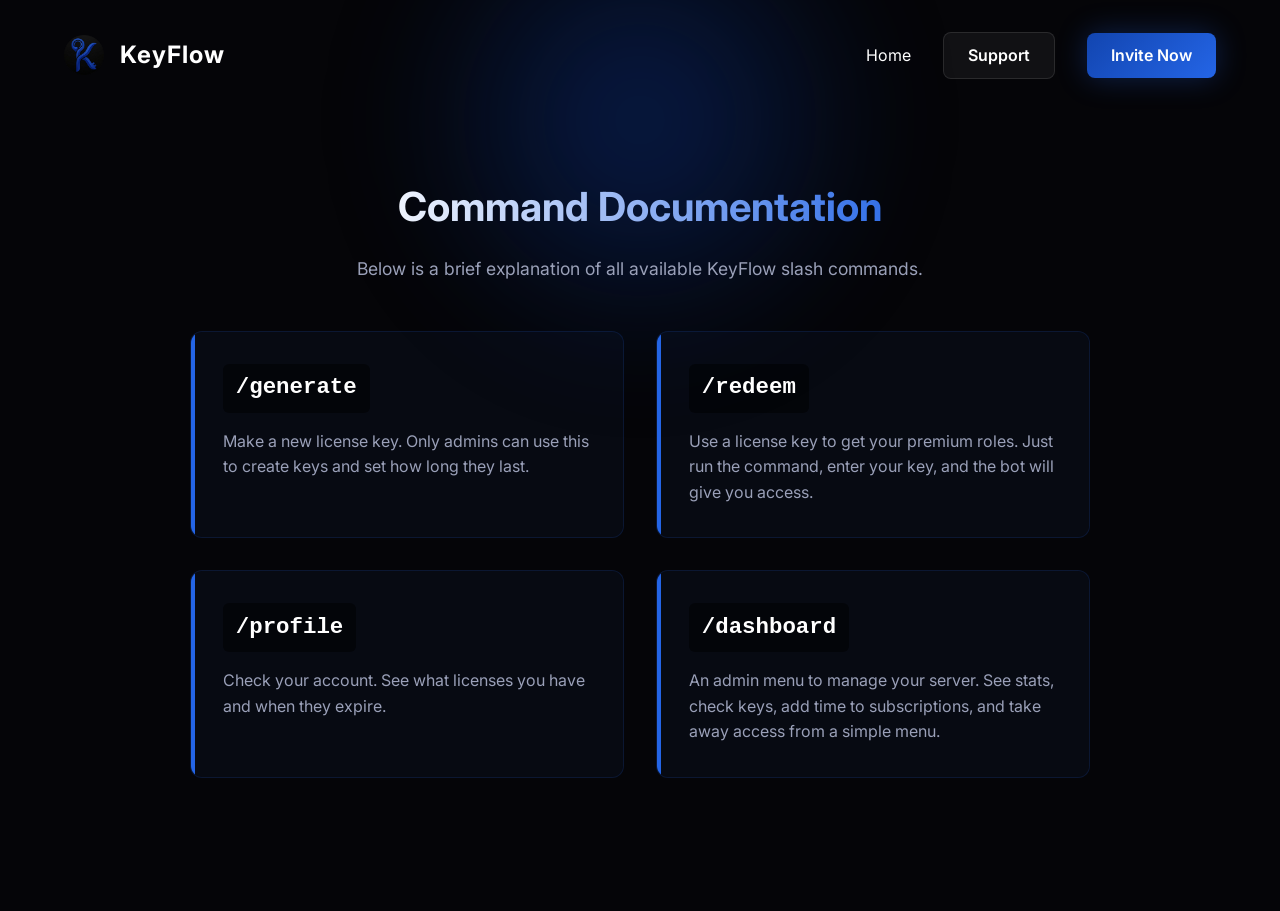
==== doc.html @ 8b7a2468 "Update doc.html" ====
<!DOCTYPE html>
<html lang="en">

<head>
    <meta charset="UTF-8">
    <meta name="viewport" content="width=device-width, initial-scale=1.0">
    <meta name="description"
        content="Documentation and command reference for KeyFlow, a fast and simple Discord bot for managing license keys.">
    <meta name="keywords" content="KeyFlow Docs, Discord Bot Commands, License Management, Key Generation, Async Bot">
    <meta name="author" content="KeyFlow">

    <!-- Open Graph / Facebook -->
    <meta property="og:type" content="website">
    <meta property="og:title" content="KeyFlow Docs | Commands">
    <meta property="og:description"
        content="Documentation and command reference for KeyFlow, a fast and simple Discord bot for managing license keys.">
    <meta property="og:image" content="logo.png">

    <!-- Twitter -->
    <meta property="twitter:card" content="summary">
    <meta property="twitter:title" content="KeyFlow Docs | Commands">
    <meta property="twitter:description"
        content="Documentation and command reference for KeyFlow, a fast and simple Discord bot for managing license keys.">
    <meta property="twitter:image" content="logo.png">

    <title>KeyFlow Docs | Commands</title>
    <link rel="icon" type="image/png" href="logo.png">
    <link rel="stylesheet" href="style.css">
</head>

<body>
    <div class="bg-glow"></div>

    <header>
        <a href="index.html" class="logo-container">
            <img src="logo.png" alt="KeyFlow Logo">
            <h1>KeyFlow</h1>
        </a>
        <nav>
            <a href="index.html" class="nav-link">Home</a>
            <a href="https://discord.gg/nu8fwNBvxk" class="support-btn" target="_blank">Support</a>
            <a href="https://discord.com/oauth2/authorize?client_id=1501742096804085790&permissions=268437504&integration_type=0&scope=bot"
                class="invite-btn" style="background-color: #5865F2;" target="_blank">Invite Now</a>
        </nav>
    </header>

    <main>
        <div class="docs-header">
            <h2>Command Documentation</h2>
            <p>Below is a brief explanation of all available KeyFlow slash commands.</p>
        </div>

        <div class="cmd-container">
            <div class="cmd-box">
                <div class="cmd-title">/generate</div>
                <p class="cmd-desc">Make a new license key. Only admins can use this to create keys and set how long they last.</p>
            </div>

            <div class="cmd-box">
                <div class="cmd-title">/redeem</div>
                <p class="cmd-desc">Use a license key to get your premium roles. Just run the command, enter your key, and the bot will give you access.</p>
            </div>

            <div class="cmd-box">
                <div class="cmd-title">/profile</div>
                <p class="cmd-desc">Check your account. See what licenses you have and when they expire.</p>
            </div>

            <div class="cmd-box">
                <div class="cmd-title">/dashboard</div>
                <p class="cmd-desc">An admin menu to manage your server. See stats, check keys, add time to subscriptions, and take away access from a simple menu.</p>
            </div>
        </div>
    </main>
</body>

</html>
---- style.css ----
@import url('https://fonts.googleapis.com/css2?family=Inter:wght@300;400;600;700&display=swap');

:root {
    --bg-color: #050508;
    --text-color: #ffffff;
    --text-muted: #9aa0b8;
    --primary: #1245b0;
    --primary-light: #2465e6;
    --primary-dark: #092666;
    --card-bg: rgba(18, 30, 60, 0.2);
    --border-color: rgba(36, 101, 230, 0.15);
    --glow: 0 0 30px rgba(36, 101, 230, 0.3);
}

* {
    margin: 0;
    padding: 0;
    box-sizing: border-box;
}

body {
    font-family: 'Inter', sans-serif;
    background-color: var(--bg-color);
    color: var(--text-color);
    line-height: 1.6;
    overflow-x: hidden;
}


.bg-glow {
    position: fixed;
    top: -20%;
    left: 50%;
    transform: translateX(-50%);
    width: 600px;
    height: 600px;
    background: radial-gradient(circle, var(--primary-dark) 0%, transparent 60%);
    z-index: -1;
    filter: blur(50px);
    opacity: 0.7;
}


header {
    display: flex;
    justify-content: space-between;
    align-items: center;
    padding: 2rem 5%;
    background: transparent;
}

.logo-container {
    display: flex;
    align-items: center;
    gap: 1rem;
    text-decoration: none;
    color: var(--text-color);
}

.logo-container img {
    width: 40px;
    height: 40px;
    object-fit: contain;
}

.logo-container h1 {
    font-size: 1.5rem;
    font-weight: 700;
    letter-spacing: 1px;
}

nav {
    display: flex;
    align-items: center;
    gap: 2rem;
}

nav a.nav-link {
    color: var(--text-color);
    text-decoration: none;
    font-weight: 400;
    transition: color 0.3s ease;
}

nav a.nav-link:hover {
    color: var(--primary-light);
}

.invite-btn {
    background: linear-gradient(135deg, var(--primary), var(--primary-light));
    color: white;
    padding: 0.6rem 1.5rem;
    border-radius: 8px;
    text-decoration: none;
    font-weight: 600;
    transition: transform 0.3s ease, box-shadow 0.3s ease;
    box-shadow: var(--glow);
}

.invite-btn:hover {
    transform: translateY(-2px);
    box-shadow: 0 5px 40px rgba(36, 101, 230, 0.5);
}

.support-btn {
    background: rgba(255, 255, 255, 0.05);
    border: 1px solid rgba(255, 255, 255, 0.1);
    color: white;
    padding: 0.6rem 1.5rem;
    border-radius: 8px;
    text-decoration: none;
    font-weight: 600;
    transition: all 0.3s ease;
}

.support-btn:hover {
    background: rgba(255, 255, 255, 0.15);
    border-color: var(--primary-light);
    transform: translateY(-2px);
}


main {
    min-height: calc(100vh - 100px);
    display: flex;
    flex-direction: column;
    align-items: center;
    padding: 4rem 5%;
    text-align: center;
}

.hero {
    max-width: 800px;
    margin-top: 4rem;
}

.hero h2 {
    font-size: 3.5rem;
    font-weight: 700;
    margin-bottom: 1rem;
    background: linear-gradient(to right, #ffffff, var(--primary-light), #ffffff);
    background-size: 200% auto;
    -webkit-background-clip: text;
    -webkit-text-fill-color: transparent;
    animation: gradientShift 5s ease infinite, fadeIn 0.8s ease-out;
}

.hero p {
    font-size: 1.2rem;
    color: var(--text-muted);
    margin-bottom: 3rem;
    animation: fadeIn 0.8s ease-out 0.2s backwards;
}


.features-container {
    display: grid;
    grid-template-columns: repeat(auto-fit, minmax(250px, 1fr));
    gap: 2rem;
    width: 100%;
    max-width: 1000px;
    margin-top: 2rem;
}

.feature-box {
    background: var(--card-bg);
    border: 1px solid var(--border-color);
    border-radius: 16px;
    padding: 2rem;
    text-align: left;
    backdrop-filter: blur(10px);
    transition: transform 0.3s ease, border-color 0.3s ease, box-shadow 0.3s ease;
    animation: fadeIn 0.8s ease-out backwards;
}

.feature-box:nth-child(1) {
    animation-delay: 0.1s;
}

.feature-box:nth-child(2) {
    animation-delay: 0.3s;
}

.feature-box:nth-child(3) {
    animation-delay: 0.5s;
}

.feature-box:hover {
    transform: translateY(-5px);
    border-color: var(--primary-light);
    box-shadow: 0 10px 30px rgba(36, 101, 230, 0.1);
}

.feature-box h3 {
    font-size: 1.3rem;
    margin-bottom: 0.8rem;
    color: var(--primary-light);
    transition: color 0.3s ease, text-shadow 0.3s ease;
}

.feature-box:hover h3 {
    color: #fff;
    text-shadow: 0 0 10px rgba(36, 101, 230, 0.5);
}

.feature-box p {
    color: var(--text-muted);
    font-size: 0.95rem;
}


.docs-header {
    text-align: center;
    margin-bottom: 3rem;
    animation: fadeIn 0.8s ease-out;
}

.docs-header h2 {
    font-size: 2.5rem;
    margin-bottom: 1rem;
    background: linear-gradient(to right, #ffffff, var(--primary-light));
    -webkit-background-clip: text;
    -webkit-text-fill-color: transparent;
}

.docs-header p {
    color: var(--text-muted);
    font-size: 1.1rem;
}

.cmd-container {
    display: grid;
    grid-template-columns: repeat(auto-fit, minmax(300px, 1fr));
    gap: 2rem;
    width: 100%;
    max-width: 900px;
}

.cmd-box {
    background: var(--card-bg);
    border: 1px solid var(--border-color);
    border-radius: 12px;
    padding: 2rem;
    text-align: left;
    position: relative;
    overflow: hidden;
    transition: transform 0.3s ease, border-color 0.3s ease, box-shadow 0.3s ease;
    animation: fadeIn 0.8s ease-out backwards;
}

.cmd-box:nth-child(1) {
    animation-delay: 0.2s;
}

.cmd-box:nth-child(2) {
    animation-delay: 0.4s;
}

.cmd-box:nth-child(3) {
    animation-delay: 0.6s;
}

.cmd-box:hover {
    transform: translateY(-5px);
    border-color: var(--primary-light);
    box-shadow: 0 10px 30px rgba(36, 101, 230, 0.1);
}

.cmd-box::before {
    content: '';
    position: absolute;
    top: 0;
    left: 0;
    width: 4px;
    height: 100%;
    background: var(--primary-light);
    transition: width 0.3s ease, background 0.3s ease, box-shadow 0.3s ease;
}

.cmd-box:hover::before {
    width: 6px;
    background: #fff;
    box-shadow: 0 0 15px var(--primary-light);
}

.cmd-title {
    font-family: monospace;
    font-size: 1.4rem;
    font-weight: 600;
    color: #fff;
    background: rgba(0, 0, 0, 0.5);
    padding: 0.4rem 0.8rem;
    border-radius: 6px;
    display: inline-block;
    margin-bottom: 1rem;
    transition: color 0.3s ease, text-shadow 0.3s ease, background 0.3s ease;
}

.cmd-box:hover .cmd-title {
    color: var(--primary-light);
    background: rgba(36, 101, 230, 0.15);
    text-shadow: 0 0 10px rgba(36, 101, 230, 0.4);
}

.cmd-desc {
    color: var(--text-muted);
    font-size: 1rem;
}


.demos-section {
    margin-top: 6rem;
    width: 100%;
    max-width: 1000px;
    display: flex;
    flex-direction: column;
    gap: 4rem;
}

.demos-header {
    text-align: center;
    margin-bottom: 2rem;
}

.demos-header h2 {
    font-size: 2.5rem;
    margin-bottom: 1rem;
}

.demos-header p {
    color: var(--text-muted);
    font-size: 1.1rem;
}

.demo-box {
    display: flex;
    flex-direction: column;
    background: linear-gradient(145deg, rgba(18, 30, 60, 0.4), rgba(18, 30, 60, 0.1));
    border: 1px solid rgba(36, 101, 230, 0.2);
    border-radius: 20px;
    padding: 2rem 2.5rem;
    backdrop-filter: blur(10px);
    transition: all 0.4s cubic-bezier(0.175, 0.885, 0.32, 1.275);
    cursor: pointer;
    overflow: hidden;
    position: relative;
}

.demo-box::before {
    content: '';
    position: absolute;
    inset: 0;
    border-radius: 20px;
    padding: 2px;
    background: linear-gradient(135deg, var(--primary-light), transparent, var(--primary-dark));
    -webkit-mask: linear-gradient(#fff 0 0) content-box, linear-gradient(#fff 0 0);
    -webkit-mask-composite: xor;
    mask-composite: exclude;
    opacity: 0;
    transition: opacity 0.4s ease;
}

.demo-box:hover::before, .demo-box.active::before {
    opacity: 1;
}

.demo-box:hover, .demo-box.active {
    transform: translateY(-5px);
    box-shadow: 0 15px 40px rgba(36, 101, 230, 0.15);
}

.demo-header {
    display: flex;
    justify-content: space-between;
    align-items: center;
    position: relative;
    z-index: 1;
}

.command-title-wrapper {
    display: flex;
    align-items: center;
    gap: 1.2rem;
}

.icon-wrapper {
    width: 45px;
    height: 45px;
    border-radius: 12px;
    display: flex;
    align-items: center;
    justify-content: center;
    background: rgba(36, 101, 230, 0.15);
    color: var(--primary-light);
    box-shadow: inset 0 0 10px rgba(36, 101, 230, 0.1);
    transition: all 0.3s ease;
}

.demo-box:hover .icon-wrapper, .demo-box.active .icon-wrapper {
    background: var(--primary-light);
    color: #fff;
    box-shadow: 0 0 15px rgba(36, 101, 230, 0.4);
    transform: scale(1.05);
}

.demo-header h3 {
    font-size: 1.8rem;
    font-family: 'Inter', sans-serif;
    font-weight: 700;
    color: #fff;
    transition: color 0.3s ease;
}

.slash {
    color: var(--primary-light);
    margin-right: 2px;
}

.badge {
    font-size: 0.75rem;
    font-weight: 700;
    padding: 0.3rem 0.8rem;
    border-radius: 20px;
    text-transform: uppercase;
    letter-spacing: 1px;
    margin-left: 0.5rem;
}

.admin-badge {
    background: rgba(235, 87, 87, 0.15);
    color: #eb5757;
    border: 1px solid rgba(235, 87, 87, 0.3);
}

.user-badge {
    background: rgba(39, 174, 96, 0.15);
    color: #27ae60;
    border: 1px solid rgba(39, 174, 96, 0.3);
}

.system-badge {
    background: rgba(242, 153, 74, 0.15);
    color: #f2994a;
    border: 1px solid rgba(242, 153, 74, 0.3);
}

.more-info-btn {
    background: rgba(255, 255, 255, 0.05);
    border: 1px solid rgba(255, 255, 255, 0.1);
    padding: 0.6rem 1.2rem;
    border-radius: 30px;
    font-size: 0.95rem;
    font-weight: 600;
    color: var(--text-muted);
    display: flex;
    align-items: center;
    gap: 0.5rem;
    transition: all 0.3s ease;
}

.demo-box:hover .more-info-btn {
    background: rgba(36, 101, 230, 0.15);
    border-color: var(--primary-light);
    color: #fff;
}

.demo-box.active .more-info-btn {
    background: var(--primary-light);
    color: #fff;
    border-color: var(--primary-light);
    box-shadow: 0 0 15px rgba(36, 101, 230, 0.4);
}

.arrow {
    font-size: 0.8rem;
    transition: transform 0.4s ease;
}

.demo-box.active .arrow {
    transform: rotate(180deg);
}

.demo-content {
    display: flex;
    align-items: center;
    gap: 3rem;
    max-height: 0;
    opacity: 0;
    overflow: hidden;
    transition: max-height 0.6s ease, opacity 0.6s ease, margin-top 0.6s ease;
    position: relative;
    z-index: 1;
}

.demo-box.active .demo-content {
    max-height: 1000px;
    opacity: 1;
    margin-top: 2rem;
}

.demo-content.reverse {
    flex-direction: row-reverse;
}

.demo-info {
    flex: 1;
    text-align: left;
}

.demo-info p {
    color: var(--text-muted);
    font-size: 1.1rem;
    line-height: 1.7;
    background: rgba(0, 0, 0, 0.2);
    padding: 1.5rem;
    border-radius: 12px;
    border-left: 4px solid var(--primary-light);
}

.demo-img {
    flex: 1;
    display: flex;
    justify-content: center;
    perspective: 1000px;
}

.demo-img img {
    max-width: 100%;
    border-radius: 12px;
    border: 1px solid rgba(255, 255, 255, 0.1);
    box-shadow: 0 15px 40px rgba(0, 0, 0, 0.4);
    transform: rotateX(5deg) scale(0.95);
    transition: all 0.5s cubic-bezier(0.175, 0.885, 0.32, 1.275);
    opacity: 0.8;
}

.demo-box.active .demo-img img {
    transform: rotateX(0deg) scale(1);
    opacity: 1;
}

@media (max-width: 768px) {
    header {
        flex-direction: column;
        gap: 1.5rem;
        padding: 1.5rem 5%;
    }

    nav {
        gap: 1rem;
        flex-wrap: wrap;
        justify-content: center;
    }

    .invite-btn {
        padding: 0.5rem 1rem;
        font-size: 0.9rem;
    }

    .hero {
        margin-top: 2rem;
    }

    .hero h2 {
        font-size: 2.2rem;
    }

    .hero p {
        font-size: 1rem;
        padding: 0 1rem;
    }

    .demo-box {
        padding: 1.5rem;
    }

    .demo-header {
        flex-direction: column;
        gap: 1.5rem;
        text-align: center;
    }

    .command-title-wrapper {
        flex-direction: column;
        gap: 0.8rem;
    }

    .badge {
        margin-left: 0;
        margin-top: 0.5rem;
    }

    .demo-content,
    .demo-content.reverse {
        flex-direction: column;
        text-align: center;
        gap: 2rem;
    }

    .demo-info {
        text-align: center;
    }

    .demo-header h3 {
        font-size: 1.5rem;
    }

    .features-container,
    .cmd-container {
        grid-template-columns: 1fr;
    }

    .feature-box,
    .cmd-box {
        padding: 1.5rem;
    }

    .docs-header h2,
    .demos-header h2 {
        font-size: 2rem;
    }

    .bg-glow {
        width: 100vw;
        height: 100vw;
        top: -10%;
    }
}

@keyframes fadeIn {
    from {
        opacity: 0;
        transform: translateY(20px);
    }

    to {
        opacity: 1;
        transform: translateY(0);
    }
}

@keyframes gradientShift {
    0% {
        background-position: 0% 50%;
    }

    50% {
        background-position: 100% 50%;
    }

    100% {
        background-position: 0% 50%;
    }
}
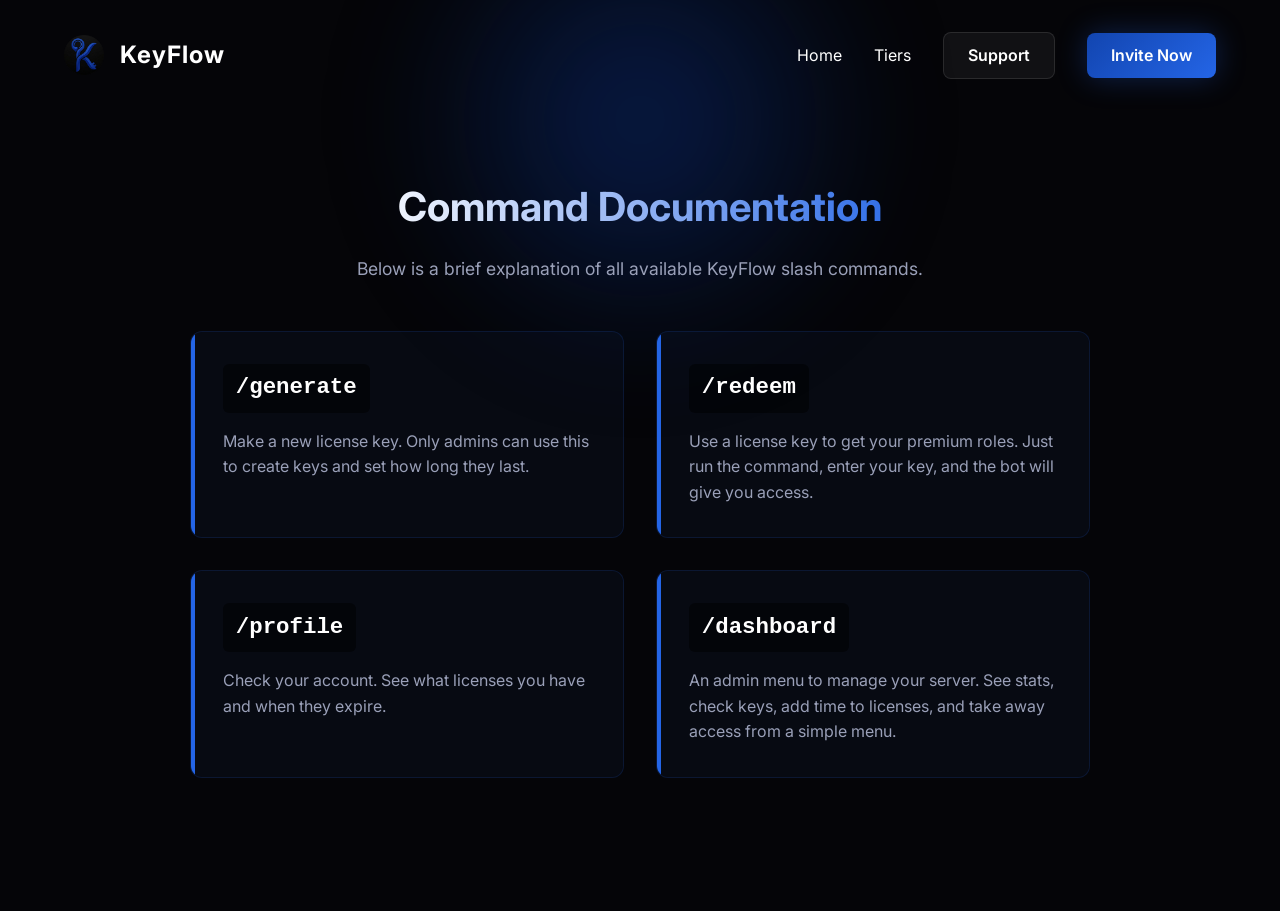
==== commit 12daeef5: "Update doc.html" ====
--- a/doc.html
+++ b/doc.html
@@ -38,6 +38,7 @@
         </a>
         <nav>
             <a href="index.html" class="nav-link">Home</a>
+            <a href="tiers.html" class="nav-link">Tiers</a>
             <a href="https://discord.gg/nu8fwNBvxk" class="support-btn" target="_blank">Support</a>
             <a href="https://discord.com/oauth2/authorize?client_id=1501742096804085790&permissions=268437504&integration_type=0&scope=bot"
                 class="invite-btn" style="background-color: #5865F2;" target="_blank">Invite Now</a>
@@ -68,7 +69,7 @@
 
             <div class="cmd-box">
                 <div class="cmd-title">/dashboard</div>
-                <p class="cmd-desc">An admin menu to manage your server. See stats, check keys, add time to subscriptions, and take away access from a simple menu.</p>
+                <p class="cmd-desc">An admin menu to manage your server. See stats, check keys, add time to licenses, and take away access from a simple menu.</p>
             </div>
         </div>
     </main>
--- a/style.css
+++ b/style.css
@@ -540,6 +540,11 @@
 }
 
 @media (max-width: 768px) {
+    * {
+        -webkit-font-smoothing: antialiased;
+        -moz-osx-font-smoothing: grayscale;
+    }
+
     header {
         flex-direction: column;
         gap: 1.5rem;
@@ -563,6 +568,8 @@
 
     .hero h2 {
         font-size: 2.2rem;
+        animation: fadeIn 0.8s ease-out; /* Disable heavy gradient animation */
+        background-size: 100% auto;
     }
 
     .hero p {
@@ -572,6 +579,20 @@
 
     .demo-box {
         padding: 1.5rem;
+        backdrop-filter: none;
+        background: rgba(18, 30, 60, 0.7);
+        transform: translateZ(0);
+        will-change: transform, opacity;
+    }
+    
+    .demo-box:hover {
+        transform: none; /* Disable hover translation for smoother touch experience */
+        box-shadow: none;
+    }
+    
+    .demo-box.active {
+        transform: none;
+        box-shadow: 0 10px 30px rgba(36, 101, 230, 0.15);
     }
 
     .demo-header {
@@ -595,6 +616,8 @@
         flex-direction: column;
         text-align: center;
         gap: 2rem;
+        transition: max-height 0.4s cubic-bezier(0.25, 1, 0.5, 1), opacity 0.4s ease, margin-top 0.4s ease;
+        will-change: max-height, opacity, margin-top;
     }
 
     .demo-info {
@@ -613,6 +636,17 @@
     .feature-box,
     .cmd-box {
         padding: 1.5rem;
+        backdrop-filter: none;
+        background: rgba(18, 30, 60, 0.7);
+        transform: translateZ(0);
+        will-change: transform, opacity;
+    }
+    
+    .feature-box:hover,
+    .cmd-box:hover {
+        transform: none;
+        border-color: var(--border-color);
+        box-shadow: none;
     }
 
     .docs-header h2,
@@ -624,6 +658,9 @@
         width: 100vw;
         height: 100vw;
         top: -10%;
+        filter: blur(30px); /* Reduced blur for performance */
+        transform: translateX(-50%) translateZ(0);
+        will-change: transform;
     }
 }
 
@@ -652,3 +689,260 @@
         background-position: 0% 50%;
     }
 }
+
+/* Tiers Section */
+.tiers-container {
+    display: flex;
+    justify-content: center;
+    gap: 3rem;
+    max-width: 1000px;
+    width: 100%;
+    margin-top: 3rem;
+    flex-wrap: wrap;
+}
+
+.tier-card {
+    background: var(--card-bg);
+    border: 1px solid var(--border-color);
+    border-radius: 20px;
+    padding: 3rem 2.5rem;
+    width: 100%;
+    max-width: 400px;
+    backdrop-filter: blur(10px);
+    transition: transform 0.4s ease, box-shadow 0.4s ease, border-color 0.4s ease;
+    position: relative;
+    display: flex;
+    flex-direction: column;
+    animation: fadeIn 0.8s ease-out backwards;
+}
+
+.tier-card:nth-child(1) {
+    animation-delay: 0.2s;
+}
+
+.tier-card:nth-child(2) {
+    animation-delay: 0.4s;
+}
+
+.tier-card:hover {
+    transform: translateY(-10px);
+    box-shadow: 0 15px 40px rgba(36, 101, 230, 0.15);
+    border-color: var(--primary-light);
+}
+
+.tier-card.premium-tier {
+    border-color: var(--primary-light);
+    box-shadow: 0 0 30px rgba(36, 101, 230, 0.1);
+    background: linear-gradient(145deg, rgba(36, 101, 230, 0.1), rgba(18, 30, 60, 0.4));
+}
+
+.premium-badge {
+    position: absolute;
+    top: -15px;
+    left: 50%;
+    transform: translateX(-50%);
+    background: linear-gradient(135deg, var(--primary), var(--primary-light));
+    color: white;
+    padding: 0.4rem 1.2rem;
+    border-radius: 20px;
+    font-size: 0.85rem;
+    font-weight: 700;
+    letter-spacing: 1px;
+    text-transform: uppercase;
+    box-shadow: 0 5px 15px rgba(36, 101, 230, 0.4);
+}
+
+.tier-header {
+    text-align: center;
+    margin-bottom: 2rem;
+    border-bottom: 1px solid rgba(255, 255, 255, 0.1);
+    padding-bottom: 2rem;
+}
+
+.tier-header h3 {
+    font-size: 1.5rem;
+    color: var(--text-muted);
+    margin-bottom: 1rem;
+}
+
+.premium-tier .tier-header h3 {
+    color: #fff;
+}
+
+.tier-price {
+    font-size: 3.5rem;
+    font-weight: 700;
+    color: #fff;
+    line-height: 1;
+}
+
+.tier-price span {
+    font-size: 1.2rem;
+    color: var(--text-muted);
+    font-weight: 400;
+}
+
+.tier-features {
+    list-style: none;
+    flex-grow: 1;
+    margin-bottom: 2.5rem;
+}
+
+.tier-features li {
+    display: flex;
+    align-items: center;
+    gap: 1rem;
+    margin-bottom: 1.2rem;
+    font-size: 1.05rem;
+    color: #fff;
+    line-height: 1.4;
+}
+
+.tier-features li.disabled {
+    color: var(--text-muted);
+    opacity: 0.5;
+}
+
+.tier-features li svg {
+    flex-shrink: 0;
+}
+
+.tier-btn-wrapper {
+    margin-top: auto;
+    padding-top: 2rem;
+}
+
+.tier-btn {
+    display: flex;
+    align-items: center;
+    justify-content: center;
+    gap: 0.8rem;
+    width: 100%;
+    padding: 1.1rem;
+    border-radius: 50px;
+    text-decoration: none;
+    font-weight: 700;
+    font-size: 1.1rem;
+    letter-spacing: 0.5px;
+    transition: all 0.4s cubic-bezier(0.175, 0.885, 0.32, 1.275);
+    border: 1px solid var(--border-color);
+    color: #fff;
+    background: rgba(255, 255, 255, 0.03);
+    position: relative;
+    overflow: hidden;
+}
+
+.tier-btn::before {
+    content: '';
+    position: absolute;
+    top: 0; left: 0; width: 100%; height: 100%;
+    background: linear-gradient(120deg, transparent, rgba(255,255,255,0.1), transparent);
+    transform: translateX(-100%);
+    transition: transform 0.6s ease;
+}
+
+.tier-btn:hover::before {
+    transform: translateX(100%);
+}
+
+.tier-btn:hover {
+    background: rgba(255, 255, 255, 0.08);
+    border-color: #fff;
+    transform: translateY(-4px);
+    box-shadow: 0 10px 25px rgba(0,0,0,0.3);
+}
+
+.tier-btn svg {
+    transition: transform 0.3s ease;
+}
+
+.tier-btn:hover svg {
+    transform: translateX(5px);
+}
+
+.premium-btn {
+    background: linear-gradient(135deg, var(--primary), var(--primary-light));
+    border: none;
+    box-shadow: 0 8px 25px rgba(36, 101, 230, 0.4);
+}
+
+.premium-btn:hover {
+    background: linear-gradient(135deg, var(--primary-light), var(--primary));
+    transform: translateY(-4px);
+    box-shadow: 0 12px 35px rgba(36, 101, 230, 0.6);
+    border: none;
+}
+
+/* Footer Section */
+.site-footer {
+    padding: 3rem 5%;
+    text-align: center;
+    border-top: 1px solid var(--border-color);
+    margin-top: 2rem;
+    background: transparent;
+}
+
+.social-links {
+    display: flex;
+    justify-content: center;
+    gap: 1.5rem;
+    margin-bottom: 1.5rem;
+}
+
+.social-links a {
+    display: flex;
+    align-items: center;
+    justify-content: center;
+    width: 45px;
+    height: 45px;
+    border-radius: 50%;
+    background: rgba(36, 101, 230, 0.1);
+    color: var(--primary-light);
+    transition: all 0.3s ease;
+    border: 1px solid var(--border-color);
+}
+
+.social-links a:hover {
+    background: var(--primary-light);
+    color: #fff;
+    transform: translateY(-3px);
+    box-shadow: 0 5px 15px rgba(36, 101, 230, 0.4);
+}
+
+.site-footer p {
+    color: var(--text-muted);
+    font-size: 0.9rem;
+}
+
+@media (max-width: 768px) {
+    .tiers-container {
+        gap: 2rem;
+    }
+
+    .tier-card {
+        backdrop-filter: none;
+        background: rgba(18, 30, 60, 0.7);
+        transform: translateZ(0);
+        will-change: transform, opacity;
+    }
+
+    .tier-card.premium-tier {
+        background: rgba(36, 101, 230, 0.15);
+    }
+
+    .tier-card:hover {
+        transform: none;
+        box-shadow: none;
+        border-color: var(--border-color);
+    }
+
+    .tier-card.premium-tier:hover {
+        border-color: var(--primary-light);
+        box-shadow: 0 0 30px rgba(36, 101, 230, 0.1);
+    }
+
+    .social-links a:hover {
+        transform: none;
+        box-shadow: none;
+    }
+}
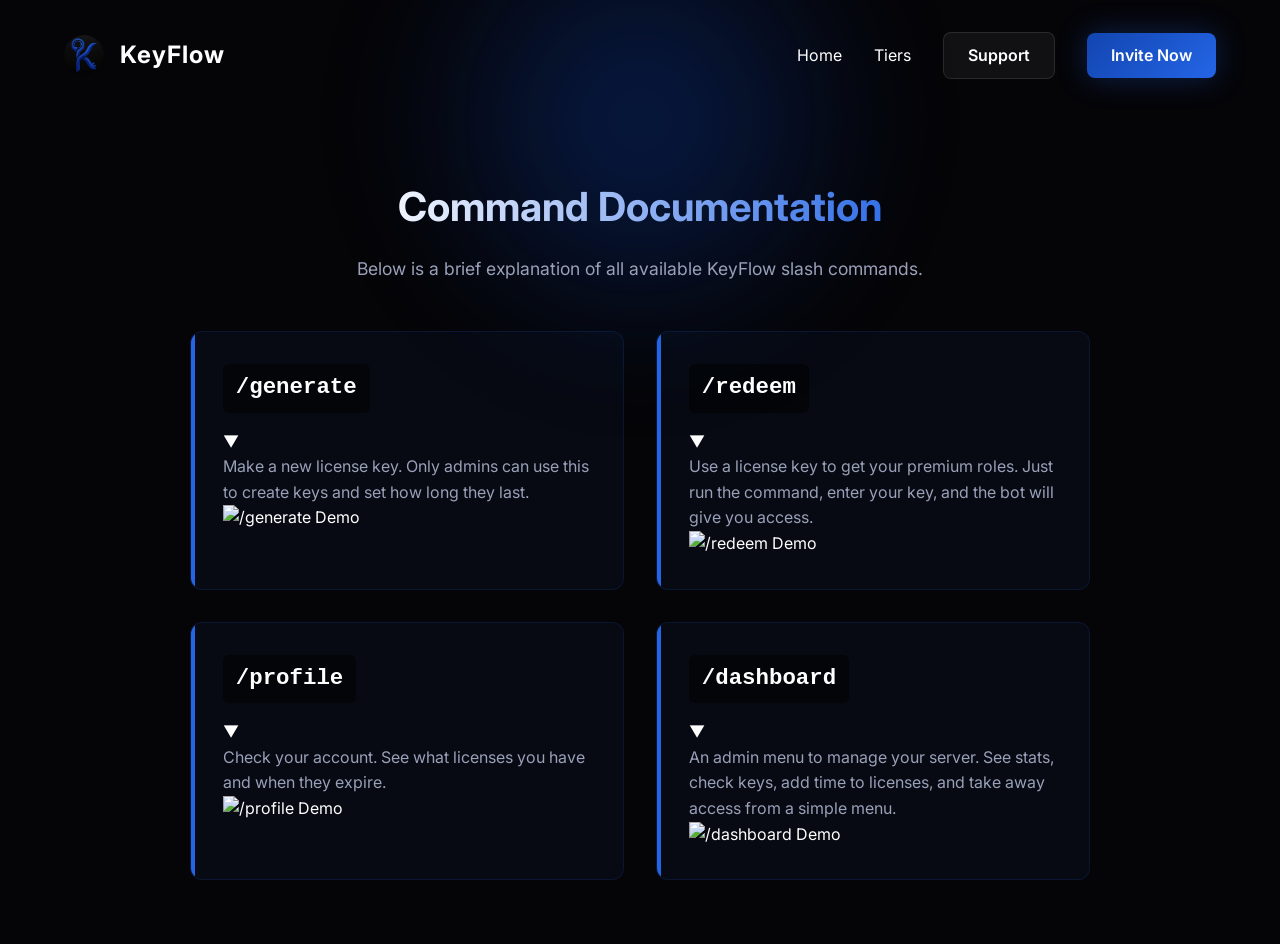
==== commit 8078b2f2: "Update doc.html" ====
--- a/doc.html
+++ b/doc.html
@@ -52,27 +52,76 @@
         </div>
 
         <div class="cmd-container">
-            <div class="cmd-box">
-                <div class="cmd-title">/generate</div>
-                <p class="cmd-desc">Make a new license key. Only admins can use this to create keys and set how long they last.</p>
+            <div class="cmd-box" onclick="toggleCmdDropdown(this)">
+                <div class="cmd-header">
+                    <div class="cmd-title">/generate</div>
+                    <div class="cmd-arrow">▼</div>
+                </div>
+                <div class="cmd-content">
+                    <p class="cmd-desc">Make a new license key. Only admins can use this to create keys and set how long they last.</p>
+                    <div class="cmd-img-container">
+                        <img src="generate.png" alt="/generate Demo" class="cmd-img">
+                    </div>
+                </div>
             </div>
 
-            <div class="cmd-box">
-                <div class="cmd-title">/redeem</div>
-                <p class="cmd-desc">Use a license key to get your premium roles. Just run the command, enter your key, and the bot will give you access.</p>
+            <div class="cmd-box" onclick="toggleCmdDropdown(this)">
+                <div class="cmd-header">
+                    <div class="cmd-title">/redeem</div>
+                    <div class="cmd-arrow">▼</div>
+                </div>
+                <div class="cmd-content">
+                    <p class="cmd-desc">Use a license key to get your premium roles. Just run the command, enter your key, and the bot will give you access.</p>
+                    <div class="cmd-img-container">
+                        <img src="redeem.png" alt="/redeem Demo" class="cmd-img">
+                    </div>
+                </div>
             </div>
 
-            <div class="cmd-box">
-                <div class="cmd-title">/profile</div>
-                <p class="cmd-desc">Check your account. See what licenses you have and when they expire.</p>
+            <div class="cmd-box" onclick="toggleCmdDropdown(this)">
+                <div class="cmd-header">
+                    <div class="cmd-title">/profile</div>
+                    <div class="cmd-arrow">▼</div>
+                </div>
+                <div class="cmd-content">
+                    <p class="cmd-desc">Check your account. See what licenses you have and when they expire.</p>
+                    <div class="cmd-img-container">
+                        <img src="profile.png" alt="/profile Demo" class="cmd-img">
+                    </div>
+                </div>
             </div>
 
-            <div class="cmd-box">
-                <div class="cmd-title">/dashboard</div>
-                <p class="cmd-desc">An admin menu to manage your server. See stats, check keys, add time to licenses, and take away access from a simple menu.</p>
+            <div class="cmd-box" onclick="toggleCmdDropdown(this)">
+                <div class="cmd-header">
+                    <div class="cmd-title">/dashboard</div>
+                    <div class="cmd-arrow">▼</div>
+                </div>
+                <div class="cmd-content">
+                    <p class="cmd-desc">An admin menu to manage your server. See stats, check keys, add time to licenses, and take away access from a simple menu.</p>
+                    <div class="cmd-img-container">
+                        <img src="dashboard.png" alt="/dashboard Demo" class="cmd-img">
+                    </div>
+                </div>
             </div>
         </div>
     </main>
+
+    <script>
+        function toggleCmdDropdown(element) {
+            const isActive = element.classList.contains('active');
+            
+            // Close all boxes
+            const allBoxes = document.querySelectorAll('.cmd-box');
+            allBoxes.forEach(box => {
+                box.classList.remove('active');
+            });
+            
+            // Toggle clicked box
+            if (!isActive) {
+                element.classList.add('active');
+            }
+        }
+    </script>
 </body>
 
 </html>
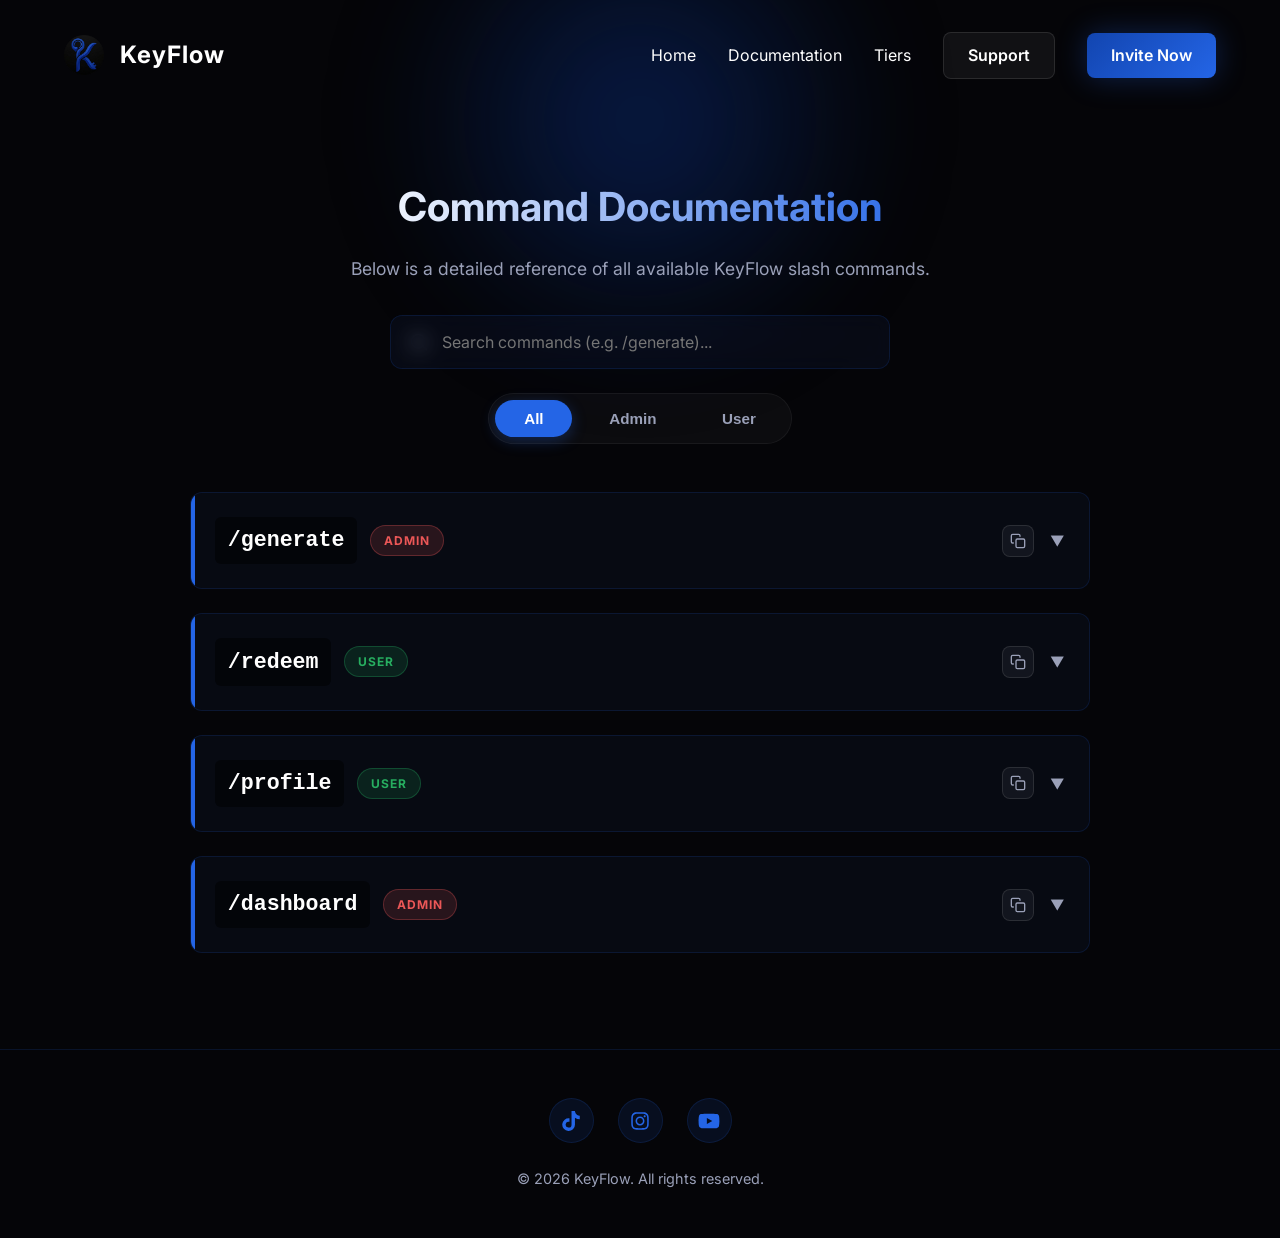
==== commit 54398625: "Update doc.html" ====
--- a/doc.html
+++ b/doc.html
@@ -38,6 +38,7 @@
         </a>
         <nav>
             <a href="index.html" class="nav-link">Home</a>
+            <a href="doc.html" class="nav-link active">Documentation</a>
             <a href="tiers.html" class="nav-link">Tiers</a>
             <a href="https://discord.gg/nu8fwNBvxk" class="support-btn" target="_blank">Support</a>
             <a href="https://discord.com/oauth2/authorize?client_id=1501742096804085790&permissions=268437504&integration_type=0&scope=bot"
@@ -48,56 +49,225 @@
     <main>
         <div class="docs-header">
             <h2>Command Documentation</h2>
-            <p>Below is a brief explanation of all available KeyFlow slash commands.</p>
+            <p>Below is a detailed reference of all available KeyFlow slash commands.</p>
         </div>
 
+        <div class="filter-section">
+            <div class="search-wrapper">
+                <svg class="search-icon" xmlns="http://www.w3.org/2000/svg" width="20" height="20" viewBox="0 0 24 24"
+                    fill="none" stroke="currentColor" stroke-width="2" stroke-linecap="round" stroke-linejoin="round">
+                    <circle cx="11" cy="11" r="8"></circle>
+                    <line x1="21" y1="21" x2="16.65" y2="16.65"></line>
+                </svg>
+                <input type="text" id="cmdSearch" placeholder="Search commands (e.g. /generate)..."
+                    oninput="filterCommands()">
+            </div>
+            <div class="filter-tabs">
+                <button class="filter-btn active" data-category="all" onclick="setCategory('all')">All</button>
+                <button class="filter-btn" data-category="admin" onclick="setCategory('admin')">Admin</button>
+                <button class="filter-btn" data-category="user" onclick="setCategory('user')">User</button>
+            </div>
+        </div>
+
         <div class="cmd-container">
-            <div class="cmd-box" onclick="toggleCmdDropdown(this)">
+            <!-- /generate -->
+            <div class="cmd-box" data-category="admin" onclick="toggleCmdDropdown(event, this)">
                 <div class="cmd-header">
-                    <div class="cmd-title">/generate</div>
-                    <div class="cmd-arrow">▼</div>
+                    <div class="command-title-wrapper">
+                        <div class="cmd-title">/generate</div>
+                        <span class="badge admin-badge">Admin</span>
+                    </div>
+                    <div class="cmd-actions">
+                        <button class="copy-btn" onclick="copyCommand(event, '/generate')"
+                            aria-label="Copy command template">
+                            <svg xmlns="http://www.w3.org/2000/svg" width="16" height="16" viewBox="0 0 24 24"
+                                fill="none" stroke="currentColor" stroke-width="2" stroke-linecap="round"
+                                stroke-linejoin="round" class="copy-icon">
+                                <rect x="9" y="9" width="13" height="13" rx="2" ry="2"></rect>
+                                <path d="M5 15H4a2 2 0 0 1-2-2V4a2 2 0 0 1 2-2h9a2 2 0 0 1 2 2v1"></path>
+                            </svg>
+                            <span class="tooltip">Copy</span>
+                        </button>
+                        <div class="cmd-arrow">▼</div>
+                    </div>
                 </div>
                 <div class="cmd-content">
-                    <p class="cmd-desc">Make a new license key. Only admins can use this to create keys and set how long they last.</p>
+                    <p class="cmd-desc">Make a new license key. Only admins can use this to create keys and set how long
+                        they last.</p>
+
+                    <div class="cmd-specs">
+                        <h4>Parameters</h4>
+                        <div class="table-wrapper">
+                            <table class="params-table">
+                                <thead>
+                                    <tr>
+                                        <th>Parameter</th>
+                                        <th>Type</th>
+                                        <th>Required</th>
+                                        <th>Description</th>
+                                    </tr>
+                                </thead>
+                                <tbody>
+                                    <tr>
+                                        <td class="param-name">role</td>
+                                        <td class="param-type">Role</td>
+                                        <td class="param-req yes">Yes</td>
+                                        <td>The role that will be granted to the user who redeems this license.</td>
+                                    </tr>
+                                    <tr>
+                                        <td class="param-name">time</td>
+                                        <td class="param-type">String</td>
+                                        <td class="param-req yes">Yes</td>
+                                        <td>Duration for the role license (e.g. <code>1s</code>, <code>1m</code>,
+                                            <code>1h</code>, <code>1d</code>).
+                                        </td>
+                                    </tr>
+                                    <tr class="premium-row">
+                                        <td class="param-name">amount <span class="premium-star">💎</span></td>
+                                        <td class="param-type">Integer</td>
+                                        <td class="param-req no">No</td>
+                                        <td>Number of keys to generate. <em>Premium Tier required for bulk
+                                                generation.</em></td>
+                                    </tr>
+                                    <tr class="premium-row">
+                                        <td class="param-name">key_format <span class="premium-star">💎</span></td>
+                                        <td class="param-type">String</td>
+                                        <td class="param-req no">No</td>
+                                        <td>Custom design structure using 'X' for random chars. <em>Premium Tier
+                                                required.</em></td>
+                                    </tr>
+                                </tbody>
+                            </table>
+                        </div>
+                    </div>
+
                     <div class="cmd-img-container">
                         <img src="generate.png" alt="/generate Demo" class="cmd-img">
                     </div>
                 </div>
             </div>
 
-            <div class="cmd-box" onclick="toggleCmdDropdown(this)">
+            <!-- /redeem -->
+            <div class="cmd-box" data-category="user" onclick="toggleCmdDropdown(event, this)">
                 <div class="cmd-header">
-                    <div class="cmd-title">/redeem</div>
-                    <div class="cmd-arrow">▼</div>
+                    <div class="command-title-wrapper">
+                        <div class="cmd-title">/redeem</div>
+                        <span class="badge user-badge">User</span>
+                    </div>
+                    <div class="cmd-actions">
+                        <button class="copy-btn" onclick="copyCommand(event, '/redeem')"
+                            aria-label="Copy command template">
+                            <svg xmlns="http://www.w3.org/2000/svg" width="16" height="16" viewBox="0 0 24 24"
+                                fill="none" stroke="currentColor" stroke-width="2" stroke-linecap="round"
+                                stroke-linejoin="round" class="copy-icon">
+                                <rect x="9" y="9" width="13" height="13" rx="2" ry="2"></rect>
+                                <path d="M5 15H4a2 2 0 0 1-2-2V4a2 2 0 0 1 2-2h9a2 2 0 0 1 2 2v1"></path>
+                            </svg>
+                            <span class="tooltip">Copy</span>
+                        </button>
+                        <div class="cmd-arrow">▼</div>
+                    </div>
                 </div>
                 <div class="cmd-content">
-                    <p class="cmd-desc">Use a license key to get your premium roles. Just run the command, enter your key, and the bot will give you access.</p>
+                    <p class="cmd-desc">Use a license key to get your premium roles. Just run the command, enter your
+                        key, and the bot will give you access.</p>
+
+                    <div class="cmd-specs">
+                        <h4>Parameters</h4>
+                        <div class="table-wrapper">
+                            <table class="params-table">
+                                <thead>
+                                    <tr>
+                                        <th>Parameter</th>
+                                        <th>Type</th>
+                                        <th>Required</th>
+                                        <th>Description</th>
+                                    </tr>
+                                </thead>
+                                <tbody>
+                                    <tr>
+                                        <td class="param-name">key</td>
+                                        <td class="param-type">String</td>
+                                        <td class="param-req yes">Yes</td>
+                                        <td>The license key to redeem. Starts with <code>SVR-</code> for server upgrades
+                                            or standard code for roles.</td>
+                                    </tr>
+                                </tbody>
+                            </table>
+                        </div>
+                    </div>
+
                     <div class="cmd-img-container">
                         <img src="redeem.png" alt="/redeem Demo" class="cmd-img">
                     </div>
                 </div>
             </div>
 
-            <div class="cmd-box" onclick="toggleCmdDropdown(this)">
+            <!-- /profile -->
+            <div class="cmd-box" data-category="user" onclick="toggleCmdDropdown(event, this)">
                 <div class="cmd-header">
-                    <div class="cmd-title">/profile</div>
-                    <div class="cmd-arrow">▼</div>
+                    <div class="command-title-wrapper">
+                        <div class="cmd-title">/profile</div>
+                        <span class="badge user-badge">User</span>
+                    </div>
+                    <div class="cmd-actions">
+                        <button class="copy-btn" onclick="copyCommand(event, '/profile')"
+                            aria-label="Copy command template">
+                            <svg xmlns="http://www.w3.org/2000/svg" width="16" height="16" viewBox="0 0 24 24"
+                                fill="none" stroke="currentColor" stroke-width="2" stroke-linecap="round"
+                                stroke-linejoin="round" class="copy-icon">
+                                <rect x="9" y="9" width="13" height="13" rx="2" ry="2"></rect>
+                                <path d="M5 15H4a2 2 0 0 1-2-2V4a2 2 0 0 1 2-2h9a2 2 0 0 1 2 2v1"></path>
+                            </svg>
+                            <span class="tooltip">Copy</span>
+                        </button>
+                        <div class="cmd-arrow">▼</div>
+                    </div>
                 </div>
                 <div class="cmd-content">
                     <p class="cmd-desc">Check your account. See what licenses you have and when they expire.</p>
+
+                    <div class="cmd-specs">
+                        <p class="no-params">No parameters required. Fetches and displays your active role licenses for
+                            this server.</p>
+                    </div>
+
                     <div class="cmd-img-container">
                         <img src="profile.png" alt="/profile Demo" class="cmd-img">
                     </div>
                 </div>
             </div>
 
-            <div class="cmd-box" onclick="toggleCmdDropdown(this)">
+            <!-- /dashboard -->
+            <div class="cmd-box" data-category="admin" onclick="toggleCmdDropdown(event, this)">
                 <div class="cmd-header">
-                    <div class="cmd-title">/dashboard</div>
-                    <div class="cmd-arrow">▼</div>
+                    <div class="command-title-wrapper">
+                        <div class="cmd-title">/dashboard</div>
+                        <span class="badge admin-badge">Admin</span>
+                    </div>
+                    <div class="cmd-actions">
+                        <button class="copy-btn" onclick="copyCommand(event, '/dashboard')"
+                            aria-label="Copy command template">
+                            <svg xmlns="http://www.w3.org/2000/svg" width="16" height="16" viewBox="0 0 24 24"
+                                fill="none" stroke="currentColor" stroke-width="2" stroke-linecap="round"
+                                stroke-linejoin="round" class="copy-icon">
+                                <rect x="9" y="9" width="13" height="13" rx="2" ry="2"></rect>
+                                <path d="M5 15H4a2 2 0 0 1-2-2V4a2 2 0 0 1 2-2h9a2 2 0 0 1 2 2v1"></path>
+                            </svg>
+                            <span class="tooltip">Copy</span>
+                        </button>
+                        <div class="cmd-arrow">▼</div>
+                    </div>
                 </div>
                 <div class="cmd-content">
-                    <p class="cmd-desc">An admin menu to manage your server. See stats, check keys, add time to licenses, and take away access from a simple menu.</p>
+                    <p class="cmd-desc">An admin menu to manage your server. See stats, check keys, add time to
+                        licenses, and take away access from a simple menu.</p>
+
+                    <div class="cmd-specs">
+                        <p class="no-params">No parameters required. Launches the visual management board for server
+                            administrators.</p>
+                    </div>
+
                     <div class="cmd-img-container">
                         <img src="dashboard.png" alt="/dashboard Demo" class="cmd-img">
                     </div>
@@ -106,21 +276,109 @@
         </div>
     </main>
 
+    <footer class="site-footer">
+        <div class="social-links">
+            <a href="https://www.tiktok.com/@keyflow.website" target="_blank" aria-label="TikTok">
+                <svg viewBox="0 0 448 512" width="20" height="20" fill="currentColor">
+                    <path
+                        d="M448 209.9a210.1 210.1 0 0 1 -122.8 -39.3V349.4A162.6 162.6 0 1 1 185 188.3V278.2a74.6 74.6 0 1 0 52.2 71.2V0l88 0a121.2 121.2 0 0 0 1.9 22.2h0A122.2 122.2 0 0 0 381 102.4a121.4 121.4 0 0 0 67 20.1z" />
+                </svg>
+            </a>
+            <a href="https://www.instagram.com/keyflow.website/" target="_blank" aria-label="Instagram">
+                <svg viewBox="0 0 448 512" width="20" height="20" fill="currentColor">
+                    <path
+                        d="M224.1 141c-63.6 0-114.9 51.3-114.9 114.9s51.3 114.9 114.9 114.9S339 319.5 339 255.9 287.7 141 224.1 141zm0 189.6c-41.1 0-74.7-33.5-74.7-74.7s33.5-74.7 74.7-74.7 74.7 33.5 74.7 74.7-33.6 74.7-74.7 74.7zm146.4-194.3c0 14.9-12 26.8-26.8 26.8-14.9 0-26.8-12-26.8-26.8s12-26.8 26.8-26.8 26.8 12 26.8 26.8zm76.1 27.2c-1.7-35.9-9.9-67.7-36.2-93.9-26.2-26.2-58-34.4-93.9-36.2-37-2.1-147.9-2.1-184.9 0-35.8 1.7-67.6 9.9-93.9 36.1s-34.4 58-36.2 93.9c-2.1 37-2.1 147.9 0 184.9 1.7 35.9 9.9 67.7 36.2 93.9s58 34.4 93.9 36.2c37 2.1 147.9 2.1 184.9 0 35.9-1.7 67.7-9.9 93.9-36.2 26.2-26.2 34.4-58 36.2-93.9 2.1-37 2.1-147.8 0-184.8zM398.8 388c-7.8 19.6-22.9 34.7-42.6 42.6-29.5 11.7-99.5 9-132.1 9s-102.7 2.6-132.1-9c-19.6-7.8-34.7-22.9-42.6-42.6-11.7-29.5-9-99.5-9-132.1s-2.6-102.7 9-132.1c7.8-19.6 22.9-34.7 42.6-42.6 29.5-11.7 99.5-9 132.1-9s102.7-2.6 132.1 9c19.6 7.8 34.7 22.9 42.6 42.6 11.7 29.5 9 99.5 9 132.1s2.7 102.7-9 132.1z" />
+                </svg>
+            </a>
+            <a href="https://www.youtube.com/@keyflow.website" target="_blank" aria-label="YouTube">
+                <svg viewBox="0 0 576 512" width="22" height="22" fill="currentColor">
+                    <path
+                        d="M549.7 124.1c-6.3-23.7-24.8-42.3-48.3-48.6C458.8 64 288 64 288 64S117.2 64 74.6 75.5c-23.5 6.3-42 24.9-48.3 48.6-11.4 42.9-11.4 132.3-11.4 132.3s0 89.4 11.4 132.3c6.3 23.7 24.8 41.5 48.3 47.8C117.2 448 288 448 288 448s170.8 0 213.4-11.5c23.5-6.3 42-24.2 48.3-47.8 11.4-42.9 11.4-132.3 11.4-132.3s0-89.4-11.4-132.3zm-317.5 213.5V175.2l142.7 81.2-142.7 81.2z" />
+                </svg>
+            </a>
+        </div>
+        <p>&copy; 2026 KeyFlow. All rights reserved.</p>
+    </footer>
+
     <script>
-        function toggleCmdDropdown(element) {
+        let activeCategory = 'all';
+
+        function toggleCmdDropdown(event, element) {
+            // Stop toggling if click was inside action buttons (e.g. copy)
+            if (event.target.closest('.copy-btn')) {
+                return;
+            }
+
             const isActive = element.classList.contains('active');
-            
+
             // Close all boxes
             const allBoxes = document.querySelectorAll('.cmd-box');
             allBoxes.forEach(box => {
                 box.classList.remove('active');
             });
-            
+
             // Toggle clicked box
             if (!isActive) {
                 element.classList.add('active');
             }
         }
+
+        function setCategory(category) {
+            activeCategory = category;
+
+            // Update active state in tabs
+            const tabs = document.querySelectorAll('.filter-btn');
+            tabs.forEach(tab => {
+                if (tab.getAttribute('data-category') === category) {
+                    tab.classList.add('active');
+                } else {
+                    tab.classList.remove('active');
+                }
+            });
+
+            filterCommands();
+        }
+
+        function filterCommands() {
+            const query = document.getElementById('cmdSearch').value.toLowerCase().trim();
+            const boxes = document.querySelectorAll('.cmd-box');
+
+            boxes.forEach(box => {
+                const title = box.querySelector('.cmd-title').textContent.toLowerCase();
+                const desc = box.querySelector('.cmd-desc').textContent.toLowerCase();
+                const category = box.getAttribute('data-category');
+
+                const matchesQuery = title.includes(query) || desc.includes(query);
+                const matchesCategory = activeCategory === 'all' || category === activeCategory;
+
+                if (matchesQuery && matchesCategory) {
+                    box.style.display = 'block';
+                } else {
+                    box.style.display = 'none';
+                    box.classList.remove('active');
+                }
+            });
+        }
+
+        async function copyCommand(event, text) {
+            event.stopPropagation();
+            const btn = event.currentTarget;
+            const tooltip = btn.querySelector('.tooltip');
+
+            try {
+                await navigator.clipboard.writeText(text);
+                tooltip.textContent = 'Copied!';
+                btn.classList.add('copied');
+
+                setTimeout(() => {
+                    tooltip.textContent = 'Copy';
+                    btn.classList.remove('copied');
+                }, 2000);
+            } catch (err) {
+                console.error('Failed to copy: ', err);
+                tooltip.textContent = 'Failed';
+            }
+        }
     </script>
 </body>
 
--- a/style.css
+++ b/style.css
@@ -211,7 +211,7 @@
 
 .docs-header {
     text-align: center;
-    margin-bottom: 3rem;
+    margin-bottom: 2rem;
     animation: fadeIn 0.8s ease-out;
 }
 
@@ -228,10 +228,94 @@
     font-size: 1.1rem;
 }
 
+/* Filter & Search Section */
+.filter-section {
+    display: flex;
+    flex-direction: column;
+    align-items: center;
+    gap: 1.5rem;
+    width: 100%;
+    max-width: 900px;
+    margin-bottom: 3rem;
+    animation: fadeIn 0.8s ease-out 0.2s backwards;
+}
+
+.search-wrapper {
+    position: relative;
+    width: 100%;
+    max-width: 500px;
+}
+
+.search-icon {
+    position: absolute;
+    left: 1.2rem;
+    top: 50%;
+    transform: translateY(-50%);
+    color: var(--text-muted);
+    pointer-events: none;
+    transition: color 0.3s ease;
+}
+
+#cmdSearch {
+    width: 100%;
+    padding: 1rem 1rem 1rem 3.2rem;
+    background: rgba(18, 30, 60, 0.25);
+    border: 1px solid var(--border-color);
+    border-radius: 12px;
+    color: var(--text-color);
+    font-size: 1rem;
+    font-family: inherit;
+    backdrop-filter: blur(10px);
+    transition: all 0.3s ease;
+}
+
+#cmdSearch:focus {
+    outline: none;
+    border-color: var(--primary-light);
+    box-shadow: 0 0 20px rgba(36, 101, 230, 0.25);
+    background: rgba(18, 30, 60, 0.4);
+}
+
+#cmdSearch:focus+.search-icon {
+    color: var(--primary-light);
+}
+
+.filter-tabs {
+    display: flex;
+    gap: 0.5rem;
+    background: rgba(255, 255, 255, 0.03);
+    padding: 0.4rem;
+    border-radius: 30px;
+    border: 1px solid rgba(255, 255, 255, 0.05);
+}
+
+.filter-btn {
+    background: transparent;
+    border: none;
+    color: var(--text-muted);
+    padding: 0.6rem 1.8rem;
+    border-radius: 20px;
+    font-size: 0.95rem;
+    font-weight: 600;
+    cursor: pointer;
+    transition: all 0.3s cubic-bezier(0.4, 0, 0.2, 1);
+}
+
+.filter-btn:hover {
+    color: #fff;
+}
+
+.filter-btn.active {
+    background: var(--primary-light);
+    color: #fff;
+    box-shadow: 0 4px 15px rgba(36, 101, 230, 0.3);
+}
+
+/* FIX: Set container to flexible full width column layout to ensure commands have room to display parameters */
 .cmd-container {
-    display: grid;
-    grid-template-columns: repeat(auto-fit, minmax(300px, 1fr));
-    gap: 2rem;
+    display: flex;
+    flex-direction: column;
+    gap: 1.5rem;
     width: 100%;
     max-width: 900px;
 }
@@ -240,12 +324,15 @@
     background: var(--card-bg);
     border: 1px solid var(--border-color);
     border-radius: 12px;
-    padding: 2rem;
+    padding: 1.5rem;
     text-align: left;
     position: relative;
     overflow: hidden;
-    transition: transform 0.3s ease, border-color 0.3s ease, box-shadow 0.3s ease;
+    transition: border-color 0.3s ease, box-shadow 0.3s ease;
     animation: fadeIn 0.8s ease-out backwards;
+    cursor: pointer;
+    width: 100%;
+    will-change: max-height;
 }
 
 .cmd-box:nth-child(1) {
@@ -260,10 +347,10 @@
     animation-delay: 0.6s;
 }
 
-.cmd-box:hover {
-    transform: translateY(-5px);
+.cmd-box:hover,
+.cmd-box.active {
     border-color: var(--primary-light);
-    box-shadow: 0 10px 30px rgba(36, 101, 230, 0.1);
+    box-shadow: 0 10px 30px rgba(36, 101, 230, 0.15);
 }
 
 .cmd-box::before {
@@ -277,34 +364,284 @@
     transition: width 0.3s ease, background 0.3s ease, box-shadow 0.3s ease;
 }
 
-.cmd-box:hover::before {
+.cmd-box:hover::before,
+.cmd-box.active::before {
     width: 6px;
     background: #fff;
     box-shadow: 0 0 15px var(--primary-light);
 }
 
+.cmd-header {
+    display: flex;
+    justify-content: space-between;
+    align-items: center;
+    width: 100%;
+}
+
+.command-title-wrapper {
+    display: flex;
+    align-items: center;
+    gap: 0.8rem;
+    flex-wrap: nowrap;
+    min-width: 0;
+}
+
 .cmd-title {
     font-family: monospace;
-    font-size: 1.4rem;
+    font-size: 1.35rem;
     font-weight: 600;
     color: #fff;
     background: rgba(0, 0, 0, 0.5);
     padding: 0.4rem 0.8rem;
     border-radius: 6px;
     display: inline-block;
-    margin-bottom: 1rem;
-    transition: color 0.3s ease, text-shadow 0.3s ease, background 0.3s ease;
-}
-
-.cmd-box:hover .cmd-title {
+    transition: color 0.3s ease, background 0.3s ease;
+    white-space: nowrap;
+    flex-shrink: 0;
+}
+
+.cmd-box:hover .cmd-title,
+.cmd-box.active .cmd-title {
     color: var(--primary-light);
     background: rgba(36, 101, 230, 0.15);
-    text-shadow: 0 0 10px rgba(36, 101, 230, 0.4);
+}
+
+.cmd-actions {
+    display: flex;
+    align-items: center;
+    gap: 1rem;
+    flex-shrink: 0;
+}
+
+/* Copy Button */
+.copy-btn {
+    background: rgba(255, 255, 255, 0.05);
+    border: 1px solid rgba(255, 255, 255, 0.1);
+    color: var(--text-muted);
+    width: 32px;
+    height: 32px;
+    border-radius: 8px;
+    display: flex;
+    align-items: center;
+    justify-content: center;
+    cursor: pointer;
+    position: relative;
+    transition: all 0.3s ease;
+}
+
+.copy-btn:hover {
+    background: rgba(36, 101, 230, 0.15);
+    border-color: var(--primary-light);
+    color: var(--primary-light);
+}
+
+.copy-btn.copied {
+    background: rgba(39, 174, 96, 0.15);
+    border-color: #27ae60;
+    color: #27ae60;
+}
+
+.copy-btn .tooltip {
+    position: absolute;
+    bottom: 125%;
+    left: 50%;
+    transform: translateX(-50%) translateY(5px);
+    background: #0f1322;
+    color: #fff;
+    padding: 0.4rem 0.8rem;
+    border-radius: 6px;
+    font-size: 0.75rem;
+    font-weight: 600;
+    white-space: nowrap;
+    opacity: 0;
+    pointer-events: none;
+    transition: all 0.2s ease;
+    border: 1px solid var(--border-color);
+    box-shadow: 0 4px 10px rgba(0, 0, 0, 0.3);
+}
+
+.copy-btn:hover .tooltip,
+.copy-btn.copied .tooltip {
+    opacity: 1;
+    transform: translateX(-50%) translateY(0);
+}
+
+.cmd-arrow {
+    color: var(--text-muted);
+    font-size: 0.9rem;
+    transition: transform 0.4s ease, color 0.3s ease;
+}
+
+.cmd-box:hover .cmd-arrow,
+.cmd-box.active .cmd-arrow {
+    color: var(--primary-light);
+}
+
+.cmd-box.active .cmd-arrow {
+    transform: rotate(180deg);
+}
+
+/* Dropdown Content Animation */
+.cmd-content {
+    max-height: 0;
+    opacity: 0;
+    overflow: hidden;
+    transition: max-height 0.5s cubic-bezier(0.4, 0, 0.2, 1), opacity 0.4s ease, margin-top 0.4s ease;
+}
+
+.cmd-box.active .cmd-content {
+    max-height: 1500px;
+    opacity: 1;
+    margin-top: 1.5rem;
 }
 
 .cmd-desc {
     color: var(--text-muted);
     font-size: 1rem;
+    line-height: 1.5;
+}
+
+/* Command Parameters Details */
+.cmd-specs {
+    margin-top: 1.5rem;
+    border-top: 1px solid rgba(255, 255, 255, 0.08);
+    padding-top: 1.5rem;
+}
+
+.cmd-specs h4 {
+    font-size: 1.1rem;
+    color: #fff;
+    margin-bottom: 0.8rem;
+    font-weight: 600;
+}
+
+/* FIX: Enhanced wrapper to gracefully scale, handle responsive overflows, and avoid internal cell collapse */
+.table-wrapper {
+    width: 100%;
+    overflow-x: auto;
+    border-radius: 8px;
+    border: 1px solid rgba(255, 255, 255, 0.05);
+    background: rgba(0, 0, 0, 0.2);
+}
+
+/* FIX: Enforced strict width layouts so columns do not compress text down to single characters */
+.params-table {
+    width: 100%;
+    border-collapse: collapse;
+    text-align: left;
+    font-size: 0.95rem;
+    min-width: 500px;
+}
+
+.params-table th,
+.params-table td {
+    padding: 1rem;
+    border-bottom: 1px solid rgba(255, 255, 255, 0.05);
+}
+
+.params-table th {
+    background: rgba(36, 101, 230, 0.08);
+    color: var(--primary-light);
+    font-weight: 600;
+}
+
+/* FIX: Explicit allocations to prevent text blocks from squishing awkwardly */
+.params-table th:nth-child(1),
+.params-table td:nth-child(1) {
+    width: 22%;
+    font-weight: bold;
+}
+
+.params-table th:nth-child(2),
+.params-table td:nth-child(2) {
+    width: 18%;
+}
+
+.params-table th:nth-child(3),
+.params-table td:nth-child(3) {
+    width: 18%;
+}
+
+.params-table th:nth-child(4),
+.params-table td:nth-child(4) {
+    width: 42%;
+}
+
+.params-table tr:last-child td {
+    border-bottom: none;
+}
+
+.param-name {
+    font-family: monospace;
+    color: #fff;
+}
+
+.param-type {
+    font-family: monospace;
+    color: var(--text-muted);
+}
+
+.param-req {
+    font-weight: 600;
+    font-size: 0.85rem;
+}
+
+.param-req.yes {
+    color: #eb5757;
+}
+
+.param-req.no {
+    color: var(--text-muted);
+}
+
+.premium-row {
+    background: rgba(242, 201, 76, 0.02);
+}
+
+.premium-row .param-name {
+    color: #f2c94c;
+}
+
+.premium-star {
+    font-size: 0.75rem;
+    vertical-align: middle;
+}
+
+.no-params {
+    color: var(--text-muted);
+    font-style: italic;
+    font-size: 0.95rem;
+    background: rgba(255, 255, 255, 0.02);
+    padding: 1rem;
+    border-radius: 8px;
+    border-left: 3px solid rgba(255, 255, 255, 0.1);
+}
+
+.cmd-img-container {
+    margin-top: 1.2rem;
+    border-radius: 8px;
+    overflow: hidden;
+    border: 1px solid rgba(255, 255, 255, 0.15);
+    box-shadow: 0 4px 20px rgba(0, 0, 0, 0.4);
+    transition: border-color 0.3s ease, box-shadow 0.3s ease;
+    background: rgba(0, 0, 0, 0.25);
+    display: flex;
+    justify-content: center;
+    align-items: center;
+    width: 100%;
+}
+
+.cmd-img {
+    width: 100%;
+    height: auto;
+    display: block;
+    object-fit: contain;
+    aspect-ratio: auto;
+}
+
+.cmd-box:hover .cmd-img-container {
+    border-color: var(--primary-light);
+    box-shadow: 0 6px 25px rgba(36, 101, 230, 0.25);
 }
 
 
@@ -340,10 +677,11 @@
     border-radius: 20px;
     padding: 2rem 2.5rem;
     backdrop-filter: blur(10px);
-    transition: all 0.4s cubic-bezier(0.175, 0.885, 0.32, 1.275);
+    transition: border-color 0.4s ease, box-shadow 0.4s ease;
     cursor: pointer;
     overflow: hidden;
     position: relative;
+    will-change: max-height;
 }
 
 .demo-box::before {
@@ -354,18 +692,19 @@
     padding: 2px;
     background: linear-gradient(135deg, var(--primary-light), transparent, var(--primary-dark));
     -webkit-mask: linear-gradient(#fff 0 0) content-box, linear-gradient(#fff 0 0);
-    -webkit-mask-composite: xor;
+    -webkit-mask-collapse: xor;
     mask-composite: exclude;
     opacity: 0;
     transition: opacity 0.4s ease;
 }
 
-.demo-box:hover::before, .demo-box.active::before {
+.demo-box:hover::before,
+.demo-box.active::before {
     opacity: 1;
 }
 
-.demo-box:hover, .demo-box.active {
-    transform: translateY(-5px);
+.demo-box:hover,
+.demo-box.active {
     box-shadow: 0 15px 40px rgba(36, 101, 230, 0.15);
 }
 
@@ -377,10 +716,11 @@
     z-index: 1;
 }
 
-.command-title-wrapper {
+.demo-header .command-title-wrapper {
     display: flex;
     align-items: center;
     gap: 1.2rem;
+    flex-wrap: nowrap;
 }
 
 .icon-wrapper {
@@ -394,13 +734,14 @@
     color: var(--primary-light);
     box-shadow: inset 0 0 10px rgba(36, 101, 230, 0.1);
     transition: all 0.3s ease;
-}
-
-.demo-box:hover .icon-wrapper, .demo-box.active .icon-wrapper {
+    flex-shrink: 0;
+}
+
+.demo-box:hover .icon-wrapper,
+.demo-box.active .icon-wrapper {
     background: var(--primary-light);
     color: #fff;
     box-shadow: 0 0 15px rgba(36, 101, 230, 0.4);
-    transform: scale(1.05);
 }
 
 .demo-header h3 {
@@ -409,6 +750,8 @@
     font-weight: 700;
     color: #fff;
     transition: color 0.3s ease;
+    white-space: nowrap;
+    flex-shrink: 0;
 }
 
 .slash {
@@ -423,7 +766,7 @@
     border-radius: 20px;
     text-transform: uppercase;
     letter-spacing: 1px;
-    margin-left: 0.5rem;
+    flex-shrink: 0;
 }
 
 .admin-badge {
@@ -456,6 +799,7 @@
     align-items: center;
     gap: 0.5rem;
     transition: all 0.3s ease;
+    flex-shrink: 0;
 }
 
 .demo-box:hover .more-info-btn {
@@ -529,13 +873,10 @@
     border-radius: 12px;
     border: 1px solid rgba(255, 255, 255, 0.1);
     box-shadow: 0 15px 40px rgba(0, 0, 0, 0.4);
-    transform: rotateX(5deg) scale(0.95);
-    transition: all 0.5s cubic-bezier(0.175, 0.885, 0.32, 1.275);
     opacity: 0.8;
 }
 
 .demo-box.active .demo-img img {
-    transform: rotateX(0deg) scale(1);
     opacity: 1;
 }
 
@@ -568,7 +909,7 @@
 
     .hero h2 {
         font-size: 2.2rem;
-        animation: fadeIn 0.8s ease-out; /* Disable heavy gradient animation */
+        animation: fadeIn 0.8s ease-out;
         background-size: 100% auto;
     }
 
@@ -581,34 +922,29 @@
         padding: 1.5rem;
         backdrop-filter: none;
         background: rgba(18, 30, 60, 0.7);
-        transform: translateZ(0);
-        will-change: transform, opacity;
-    }
-    
-    .demo-box:hover {
-        transform: none; /* Disable hover translation for smoother touch experience */
-        box-shadow: none;
-    }
-    
+        will-change: max-height, opacity;
+    }
+
     .demo-box.active {
-        transform: none;
         box-shadow: 0 10px 30px rgba(36, 101, 230, 0.15);
     }
 
     .demo-header {
         flex-direction: column;
-        gap: 1.5rem;
+        gap: 1rem;
         text-align: center;
     }
 
-    .command-title-wrapper {
-        flex-direction: column;
-        gap: 0.8rem;
+    .demo-header .command-title-wrapper {
+        flex-direction: row;
+        gap: 0.6rem;
+        justify-content: center;
+        flex-wrap: wrap;
     }
 
     .badge {
-        margin-left: 0;
-        margin-top: 0.5rem;
+        margin-left: 0.2rem;
+        margin-top: 0;
     }
 
     .demo-content,
@@ -628,8 +964,7 @@
         font-size: 1.5rem;
     }
 
-    .features-container,
-    .cmd-container {
+    .features-container {
         grid-template-columns: 1fr;
     }
 
@@ -638,13 +973,11 @@
         padding: 1.5rem;
         backdrop-filter: none;
         background: rgba(18, 30, 60, 0.7);
-        transform: translateZ(0);
-        will-change: transform, opacity;
-    }
-    
+        will-change: max-height, opacity;
+    }
+
     .feature-box:hover,
     .cmd-box:hover {
-        transform: none;
         border-color: var(--border-color);
         box-shadow: none;
     }
@@ -658,8 +991,7 @@
         width: 100vw;
         height: 100vw;
         top: -10%;
-        filter: blur(30px); /* Reduced blur for performance */
-        transform: translateX(-50%) translateZ(0);
+        filter: blur(30px);
         will-change: transform;
     }
 }
@@ -835,8 +1167,11 @@
 .tier-btn::before {
     content: '';
     position: absolute;
-    top: 0; left: 0; width: 100%; height: 100%;
-    background: linear-gradient(120deg, transparent, rgba(255,255,255,0.1), transparent);
+    top: 0;
+    left: 0;
+    width: 100%;
+    height: 100%;
+    background: linear-gradient(120deg, transparent, rgba(255, 255, 255, 0.1), transparent);
     transform: translateX(-100%);
     transition: transform 0.6s ease;
 }
@@ -848,8 +1183,7 @@
 .tier-btn:hover {
     background: rgba(255, 255, 255, 0.08);
     border-color: #fff;
-    transform: translateY(-4px);
-    box-shadow: 0 10px 25px rgba(0,0,0,0.3);
+    box-shadow: 0 10px 25px rgba(0, 0, 0, 0.3);
 }
 
 .tier-btn svg {
@@ -868,7 +1202,6 @@
 
 .premium-btn:hover {
     background: linear-gradient(135deg, var(--primary-light), var(--primary));
-    transform: translateY(-4px);
     box-shadow: 0 12px 35px rgba(36, 101, 230, 0.6);
     border: none;
 }
@@ -905,7 +1238,6 @@
 .social-links a:hover {
     background: var(--primary-light);
     color: #fff;
-    transform: translateY(-3px);
     box-shadow: 0 5px 15px rgba(36, 101, 230, 0.4);
 }
 
@@ -922,7 +1254,6 @@
     .tier-card {
         backdrop-filter: none;
         background: rgba(18, 30, 60, 0.7);
-        transform: translateZ(0);
         will-change: transform, opacity;
     }
 
@@ -931,9 +1262,8 @@
     }
 
     .tier-card:hover {
-        transform: none;
+        border-color: var(--border-color);
         box-shadow: none;
-        border-color: var(--border-color);
     }
 
     .tier-card.premium-tier:hover {
@@ -942,7 +1272,6 @@
     }
 
     .social-links a:hover {
-        transform: none;
         box-shadow: none;
     }
 }
